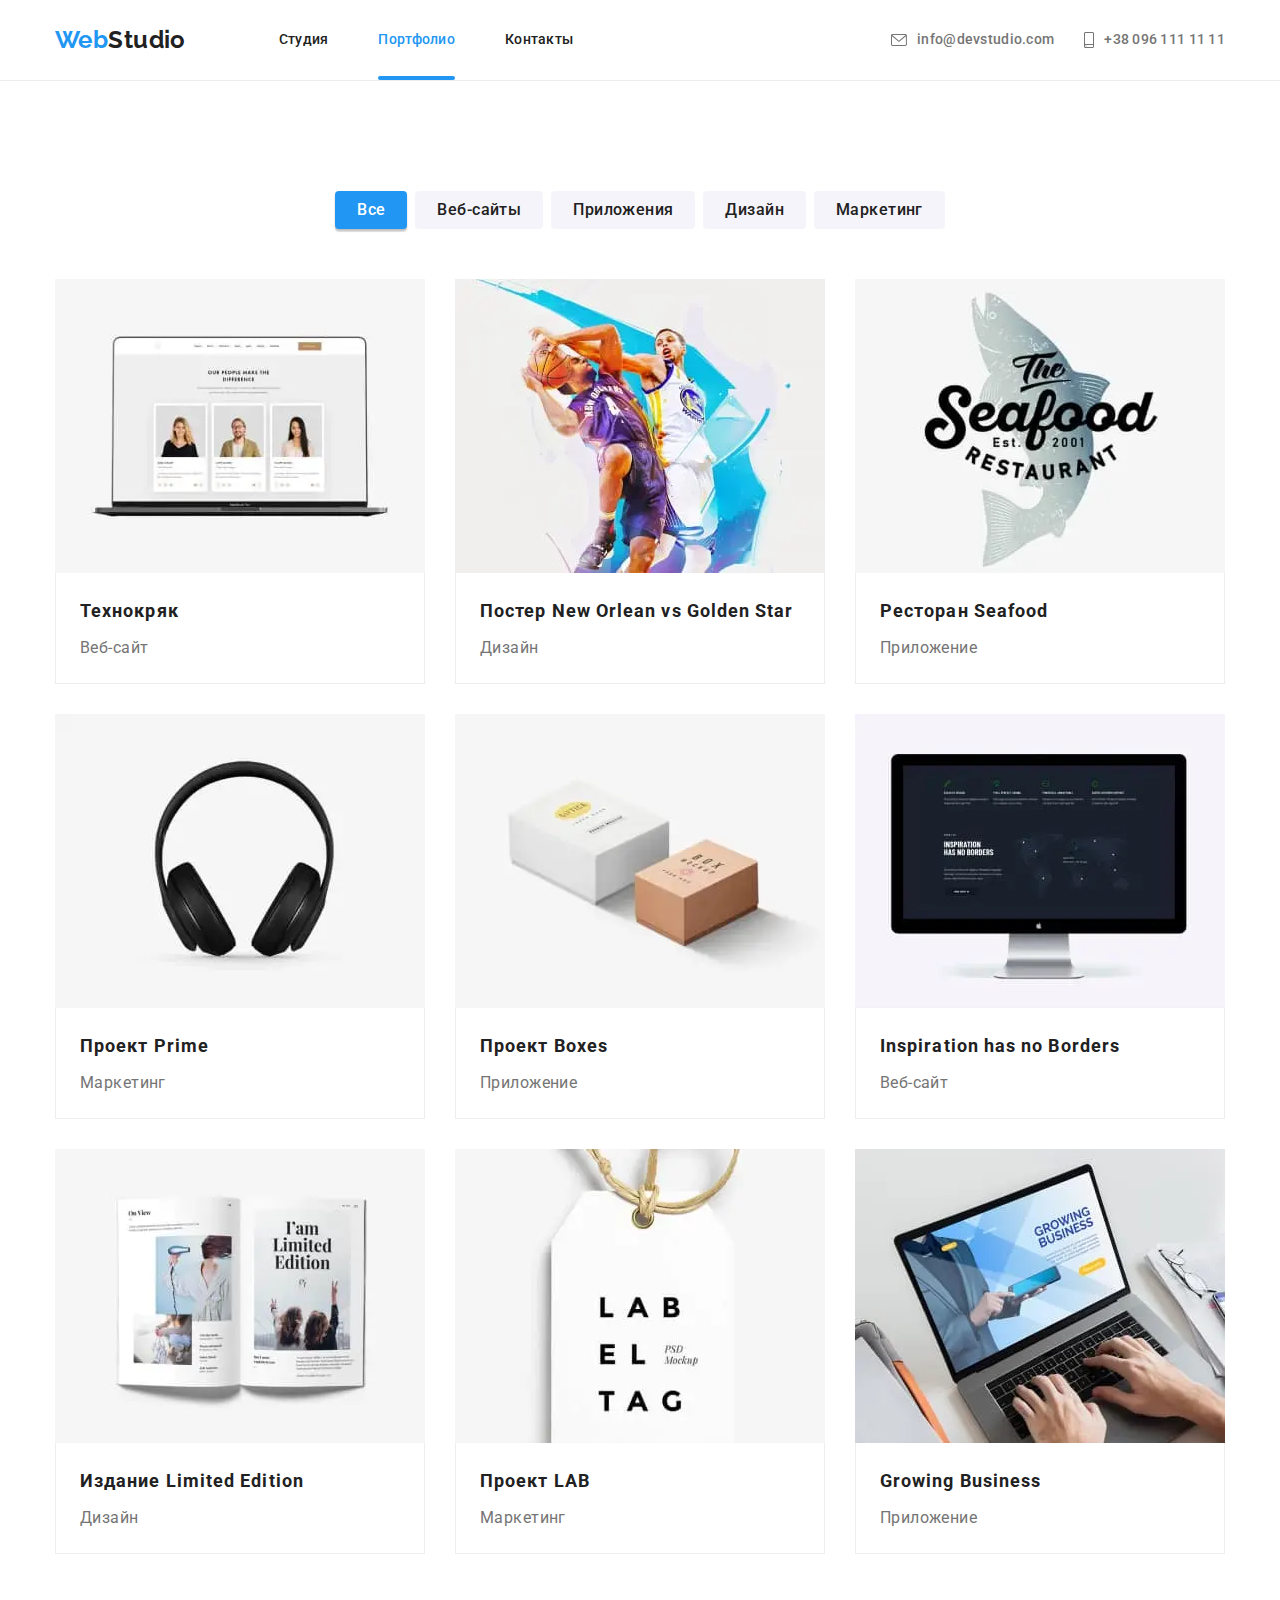
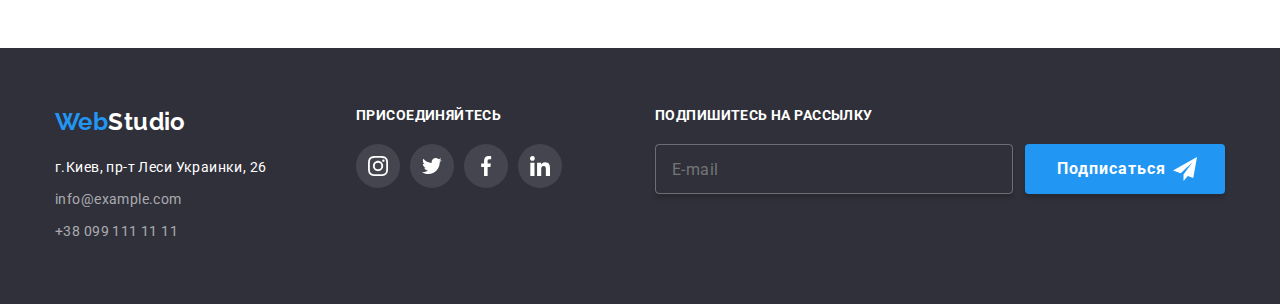
==== portfolio.html @ 0c53b7d7 "copied files from previous repository" ====
<!DOCTYPE html>
<html lang="ru">
  <head>
    <meta charset="UTF-8" />
    <meta http-equiv="X-UA-Compatible" content="IE=edge" />
    <meta name="viewport" content="width=device-width, initial-scale=1.0" />
    <title lang="en">Portfolio</title>
    <link rel="preconnect" href="https://fonts.googleapis.com" />
    <link rel="preconnect" href="https://fonts.gstatic.com" crossorigin />
    <link
      href="https://fonts.googleapis.com/css2?family=Raleway:wght@700&family=Roboto:wght@400;500;700;900&display=swap"
      rel="stylesheet"
    />
    <link rel="stylesheet" href="./css/main.min.css" />
  </head>
  <body>
    <header class="header">
      <div class="header__container container">
        <nav class="nav">
          <p lang="en">
            <a href="./index.html" class="logo">Web<span class="logo--dark-text">Studio</span></a>
          </p>
          <button type="button" class="menu-btn menu-open-btn" aria-expanded="false">
            <svg width="40px" height="40px">
              <use href="./images/icons.svg#icon-menu" class="menu-btn__icon-menu"></use>
              <!-- <use href="./images/icons.svg#icon-menu-close" class="menu-btn__icon-close"></use> -->
            </svg>
          </button>
          <ul class="site-nav">
            <li class="site-nav__item">
              <a href="./index.html" class="site-nav__link">Студия</a>
            </li>
            <li class="site-nav__item">
              <a href="./portfolio.html" class="site-nav__link site-nav__link--current"
                >Портфолио</a
              >
            </li>
            <li class="site-nav__item"><a href="" class="site-nav__link">Контакты</a></li>
          </ul>
        </nav>
        <ul class="contact-list">
          <li class="contact-list__item">
            <a href="mailto:info@devstudio.com" class="contact-list__link">
              <svg class="contact-list__icon" width="16px" height="12px">
                <use href="./images/icons.svg#icon-envelope"></use>
              </svg>
              <p class="contact-list__text">info@devstudio.com</p></a
            >
          </li>
          <li class="contact-list__item">
            <a href="tel:+380961111111" class="contact-list__link">
              <svg class="contact-list__icon" width="10" height="16px">
                <use href="./images/icons.svg#icon-smartphone"></use>
              </svg>
              <p class="contact-list__text">+38 096 111 11 11</p></a
            >
          </li>
        </ul>
        <div class="mob-menu is-hidden" data-menu>
          <button type="button" class="menu-btn-close menu-close-btn" aria-expanded="true">
            <svg width="40px" height="40px">
              <use
                href="./images/icons.svg#icon-menu-close"
                class="menu-btn-close__icon-cross"
              ></use>
            </svg>
          </button>
          <ul class="mob-menu__site-nav">
            <li class="mob-menu__item">
              <a href="./index.html" class="mob-menu__link">Студия</a>
            </li>
            <li class="mob-menu__item">
              <a href="./portfolio.html" class="mob-menu__link mob-menu__link--current"
                >Портфолио</a
              >
            </li>
            <li class="mob-menu__item">
              <a href="" class="mob-menu__link">Контакты</a>
            </li>
          </ul>
          <ul class="mob-menu__contact-list">
            <li class="mob-menu__item">
              <a href="tel:+380961111111" class="mob-menu__tel"> +38 096 111 11 11</a>
            </li>
            <li class="mob-menu__item">
              <a href="mailto:info@devstudio.com" class="mob-menu__mail"> info@devstudio.com</a>
            </li>
            <li>
              <ul class="mob-menu__soc-list">
                <li class="mob-menu__soc-item">
                  <a href="" class="mob-menu__soc-link">Instagram</a>
                </li>
                <li class="mob-menu__soc-item">
                  <a href="" class="mob-menu__soc-link">Twitter</a>
                </li>
                <li class="mob-menu__soc-item">
                  <a href="" class="mob-menu__soc-link">Facebook</a>
                </li>
                <li class="mob-menu__soc-item">
                  <a href="" class="mob-menu__soc-link">Linkedin</a>
                </li>
              </ul>
            </li>
          </ul>
        </div>
      </div>
    </header>
    <main>
      <section class="section portfolio">
        <div class="container">
          <form class="filter">
            <ul class="filter-list">
              <li class="filter-list__item">
                <label class="label">
                  <input
                    type="radio"
                    class="filter__option"
                    name="filter-option"
                    value="all"
                    checked
                  />
                  <p class="filter-list__text">Все</p></label
                >
              </li>
              <li class="filter-list__item">
                <label class="label">
                  <input
                    type="radio"
                    class="filter__option"
                    name="filter-option"
                    value="websites"
                  />
                  <p class="filter-list__text">Веб-сайты</p></label
                >
              </li>
              <li class="filter-list__item">
                <label class="label">
                  <input type="radio" class="filter__option" name="filter-option" value="apps" />
                  <p class="filter-list__text">Приложения</p></label
                >
              </li>
              <li class="filter-list__item">
                <label class="label">
                  <input type="radio" class="filter__option" name="filter-option" value="design" />
                  <p class="filter-list__text">Дизайн</p></label
                >
              </li>
              <li class="filter-list__item">
                <label class="label">
                  <input
                    type="radio"
                    class="filter__option"
                    name="filter-option"
                    value="marketing"
                  />
                  <p class="filter-list__text">Маркетинг</p></label
                >
              </li>
            </ul>
          </form>
          <ul class="examples-list">
            <li class="examples-list__item">
              <a href="" class="examples-list__link"
                ><div class="examples-list__wrapper">
                  <picture>
                    <source
                      srcset="
                        ./images/portfolio/desktop/technocrack.webp    1x,
                        ./images/portfolio/desktop/technocrack@2x.webp 2x
                      "
                      type="image/webp"
                      media="(min-width:1200px)" />
                    <source
                      srcset="
                        ./images/portfolio/desktop/technocrack.jpg    1x,
                        ./images/portfolio/desktop/technocrack@2x.jpg 2x
                      "
                      type="image/jpeg"
                      media="(min-width:1200px)" />
                    <source
                      srcset="
                        ./images/portfolio/tablet/technocrack.webp    1x,
                        ./images/portfolio/tablet/technocrack@2x.webp 2x
                      "
                      type="image/webp"
                      media="(min-width:768px)" />
                    <source
                      srcset="
                        ./images/portfolio/tablet/technocrack.jpg    1x,
                        ./images/portfolio/tablet/technocrack@2x.jpg 2x
                      "
                      type="image/jpeg"
                      media="(min-width:768px)" />
                    <source
                      srcset="
                        ./images/portfolio/mobile/technocrack.webp    1x,
                        ./images/portfolio/mobile/technocrack@2x.webp 2x
                      "
                      type="image/webp"
                      media="(max-width:767px)" />
                    <source
                      srcset="
                        ./images/portfolio/mobile/technocrack.jpg    1x,
                        ./images/portfolio/mobile/technocrack@2x.jpg 2x
                      "
                      type="image/jpeg"
                      media="(max-width:767px)" />
                    <img
                      src="./images/portfolio/desktop/technocrack.jpg"
                      alt="Макбук с открытым веб-приложением"
                      width="370"
                  /></picture>

                  <p class="examples-list__overlay-text">
                    Ресурс предлагает комплексные предложения с разным уровнем функционала и
                    сервисов. Все это позволит посетителю получить исчерпывающие сведения о компании
                    или частном лице.
                  </p>
                </div>
                <div class="examples-list__label">
                  <h3 class="examples-list__name">Технокряк</h3>
                  <p class="examples-list__category text">Веб-сайт</p>
                </div></a
              >
            </li>
            <li class="examples-list__item">
              <a href="" class="examples-list__link"
                ><div class="examples-list__wrapper">
                  <picture>
                    <source
                      srcset="
                        ./images/portfolio/desktop/new-orlean.webp    1x,
                        ./images/portfolio/desktop/new-orlean@2x.webp 2x
                      "
                      type="image/webp"
                      media="(min-width:1200px)"
                    />
                    <source
                      srcset="
                        ./images/portfolio/desktop/new-orlean.jpg    1x,
                        ./images/portfolio/desktop/new-orlean@2x.jpg 2x
                      "
                      type="image/jpeg"
                      media="(min-width:1200px)"
                    />
                    <source
                      srcset="
                        ./images/portfolio/tablet/new-orlean.webp    1x,
                        ./images/portfolio/tablet/new-orlean@2x.webp 2x
                      "
                      type="image/webp"
                      media="(min-width:768px)"
                    />
                    <source
                      srcset="
                        ./images/portfolio/tablet/new-orlean.jpg    1x,
                        ./images/portfolio/tablet/new-orlean@2x.jpg 2x
                      "
                      type="image/jpeg"
                      media="(min-width:768px)"
                    />
                    <source
                      srcset="
                        ./images/portfolio/mobile/new-orlean.webp    1x,
                        ./images/portfolio/mobile/new-orlean@2x.webp 2x
                      "
                      type="image/webp"
                      media="(max-width:767px)"
                    />
                    <source
                      srcset="
                        ./images/portfolio/mobile/new-orlean.jpg    1x,
                        ./images/portfolio/mobile/new-orlean@2x.jpg 2x
                      "
                      type="image/jpeg"
                      media="(max-width:767px)"
                    />
                    <img
                      src="./images/portfolio/desktop/new-orlean.jpg"
                      alt="Игра в баскетбол"
                      width="370"
                    />
                  </picture>
                  <p class="examples-list__overlay-text">
                    Ресурс предлагает комплексные предложения с разным уровнем функционала и
                    сервисов. Все это позволит посетителю получить исчерпывающие сведения о компании
                    или частном лице.
                  </p>
                </div>
                <div class="examples-list__label">
                  <h3 class="examples-list__name">
                    Постер <span lang="en">New Orlean vs Golden Star</span>
                  </h3>
                  <p class="examples-list__category text">Дизайн</p>
                </div></a
              >
            </li>
            <li class="examples-list__item">
              <a href="" class="examples-list__link"
                ><div class="examples-list__wrapper">
                  <picture>
                    <source
                      srcset="
                        ./images/portfolio/desktop/seafood.webp    1x,
                        ./images/portfolio/desktop/seafood@2x.webp 2x
                      "
                      type="image/webp"
                      media="(min-width:1200px)"
                    />
                    <source
                      srcset="
                        ./images/portfolio/desktop/seafood.jpg    1x,
                        ./images/portfolio/desktop/seafood@2x.jpg 2x
                      "
                      type="image/jpeg"
                      media="(min-width:1200px)"
                    />
                    <source
                      srcset="
                        ./images/portfolio/tablet/seafood.webp    1x,
                        ./images/portfolio/tablet/seafood@2x.webp 2x
                      "
                      type="image/webp"
                      media="(min-width:768px)"
                    />
                    <source
                      srcset="
                        ./images/portfolio/tablet/seafood.jpg    1x,
                        ./images/portfolio/tablet/seafood@2x.jpg 2x
                      "
                      type="image/jpeg"
                      media="(min-width:768px)"
                    />
                    <source
                      srcset="
                        ./images/portfolio/mobile/seafood.webp    1x,
                        ./images/portfolio/mobile/seafood@2x.webp 2x
                      "
                      type="image/webp"
                      media="(max-width:767px)"
                    />
                    <source
                      srcset="
                        ./images/portfolio/mobile/seafood.jpg    1x,
                        ./images/portfolio/mobile/seafood@2x.jpg 2x
                      "
                      type="image/jpeg"
                      media="(max-width:767px)"
                    />
                    <img
                      src="./images/portfolio/desktop/seafood.jpg"
                      alt="Лого ресторана с морепродуктами"
                      width="370"
                    />
                  </picture>
                  <p class="examples-list__overlay-text">
                    Ресурс предлагает комплексные предложения с разным уровнем функционала и
                    сервисов. Все это позволит посетителю получить исчерпывающие сведения о компании
                    или частном лице.
                  </p>
                </div>
                <div class="examples-list__label">
                  <h3 class="examples-list__name">Ресторан <span lang="en">Seafood</span></h3>
                  <p class="examples-list__category text">Приложение</p>
                </div></a
              >
            </li>
            <li class="examples-list__item">
              <a href="" class="examples-list__link"
                ><div class="examples-list__wrapper">
                  <picture>
                    <source
                      srcset="
                        ./images/portfolio/desktop/prime.webp    1x,
                        ./images/portfolio/desktop/prime@2x.webp 2x
                      "
                      type="image/webp"
                      media="(min-width:1200px)"
                    />
                    <source
                      srcset="
                        ./images/portfolio/desktop/prime.jpg    1x,
                        ./images/portfolio/desktop/prime@2x.jpg 2x
                      "
                      type="image/jpeg"
                      media="(min-width:1200px)"
                    />
                    <source
                      srcset="
                        ./images/portfolio/tablet/prime.webp    1x,
                        ./images/portfolio/tablet/prime@2x.webp 2x
                      "
                      type="image/webp"
                      media="(min-width:768px)"
                    />
                    <source
                      srcset="
                        ./images/portfolio/tablet/prime.jpg    1x,
                        ./images/portfolio/tablet/prime@2x.jpg 2x
                      "
                      type="image/jpeg"
                      media="(min-width:768px)"
                    />
                    <source
                      srcset="
                        ./images/portfolio/mobile/prime.webp    1x,
                        ./images/portfolio/mobile/prime@2x.webp 2x
                      "
                      type="image/webp"
                      media="(max-width:767px)"
                    />
                    <source
                      srcset="
                        ./images/portfolio/mobile/prime.jpg    1x,
                        ./images/portfolio/mobile/prime@2x.jpg 2x
                      "
                      type="image/jpeg"
                      media="(max-width:767px)"
                    />
                    <img src="./images/portfolio/desktop/prime.jpg" alt="Наушники" width="370" />
                  </picture>
                  <p class="examples-list__overlay-text">
                    Ресурс предлагает комплексные предложения с разным уровнем функционала и
                    сервисов. Все это позволит посетителю получить исчерпывающие сведения о компании
                    или частном лице.
                  </p>
                </div>
                <div class="examples-list__label">
                  <h3 class="examples-list__name">Проект <span lang="en">Prime</span></h3>
                  <p class="examples-list__category text">Маркетинг</p>
                </div></a
              >
            </li>
            <li class="examples-list__item">
              <a href="" class="examples-list__link"
                ><div class="examples-list__wrapper">
                  <picture>
                    <source
                      srcset="
                        ./images/portfolio/desktop/boxes.webp    1x,
                        ./images/portfolio/desktop/boxes@2x.webp 2x
                      "
                      type="image/webp"
                      media="(min-width:1200px)"
                    />
                    <source
                      srcset="
                        ./images/portfolio/desktop/boxes.jpg    1x,
                        ./images/portfolio/desktop/boxes@2x.jpg 2x
                      "
                      type="image/jpeg"
                      media="(min-width:1200px)"
                    />
                    <source
                      srcset="
                        ./images/portfolio/tablet/boxes.webp    1x,
                        ./images/portfolio/tablet/boxes@2x.webp 2x
                      "
                      type="image/webp"
                      media="(min-width:768px)"
                    />
                    <source
                      srcset="
                        ./images/portfolio/tablet/boxes.jpg    1x,
                        ./images/portfolio/tablet/boxes@2x.jpg 2x
                      "
                      type="image/jpeg"
                      media="(min-width:768px)"
                    />
                    <source
                      srcset="
                        ./images/portfolio/mobile/boxes.webp    1x,
                        ./images/portfolio/mobile/boxes@2x.webp 2x
                      "
                      type="image/webp"
                      media="(max-width:767px)"
                    />
                    <source
                      srcset="
                        ./images/portfolio/mobile/boxes.jpg    1x,
                        ./images/portfolio/mobile/boxes@2x.jpg 2x
                      "
                      type="image/jpeg"
                      media="(max-width:767px)"
                    />
                    <img
                      src="./images/portfolio/desktop/boxes.jpg"
                      alt="Картонные коробки"
                      width="370"
                    />
                  </picture>
                  <p class="examples-list__overlay-text">
                    Ресурс предлагает комплексные предложения с разным уровнем функционала и
                    сервисов. Все это позволит посетителю получить исчерпывающие сведения о компании
                    или частном лице.
                  </p>
                </div>
                <div class="examples-list__label">
                  <h3 class="examples-list__name">Проект <span lang="en">Boxes</span></h3>
                  <p class="examples-list__category text">Приложение</p>
                </div></a
              >
            </li>
            <li class="examples-list__item">
              <a href="" class="examples-list__link"
                ><div class="examples-list__wrapper">
                  <picture>
                    <source
                      srcset="
                        ./images/portfolio/desktop/no-borders.webp    1x,
                        ./images/portfolio/desktop/no-borders@2x.webp 2x
                      "
                      type="image/webp"
                      media="(min-width:1200px)"
                    />
                    <source
                      srcset="
                        ./images/portfolio/desktop/no-borders.jpg    1x,
                        ./images/portfolio/desktop/no-borders@2x.jpg 2x
                      "
                      type="image/jpeg"
                      media="(min-width:1200px)"
                    />
                    <source
                      srcset="
                        ./images/portfolio/tablet/no-borders.webp    1x,
                        ./images/portfolio/tablet/no-borders@2x.webp 2x
                      "
                      type="image/webp"
                      media="(min-width:768px)"
                    />
                    <source
                      srcset="
                        ./images/portfolio/tablet/no-borders.jpg    1x,
                        ./images/portfolio/tablet/no-borders@2x.jpg 2x
                      "
                      type="image/jpeg"
                      media="(min-width:768px)"
                    />
                    <source
                      srcset="
                        ./images/portfolio/mobile/no-borders.webp    1x,
                        ./images/portfolio/mobile/no-borders@2x.webp 2x
                      "
                      type="image/webp"
                      media="(max-width:767px)"
                    />
                    <source
                      srcset="
                        ./images/portfolio/mobile/no-borders.jpg    1x,
                        ./images/portfolio/mobile/no-borders@2x.jpg 2x
                      "
                      type="image/jpeg"
                      media="(max-width:767px)"
                    />
                    <img
                      src="./images/portfolio/desktop/no-borders.jpg"
                      alt="ПК с открытым веб-сайтом"
                      width="370"
                    />
                  </picture>
                  <p class="examples-list__overlay-text">
                    Ресурс предлагает комплексные предложения с разным уровнем функционала и
                    сервисов. Все это позволит посетителю получить исчерпывающие сведения о компании
                    или частном лице.
                  </p>
                </div>
                <div class="examples-list__label">
                  <h3 class="examples-list__name">
                    <span lang="en">Inspiration has no Borders</span>
                  </h3>
                  <p class="examples-list__category text">Веб-сайт</p>
                </div></a
              >
            </li>
            <li class="examples-list__item">
              <a href="" class="examples-list__link"
                ><div class="examples-list__wrapper">
                  <picture>
                    <source
                      srcset="
                        ./images/portfolio/desktop/limited-edition.webp    1x,
                        ./images/portfolio/desktop/limited-edition@2x.webp 2x
                      "
                      type="image/webp"
                      media="(min-width:1200px)"
                    />
                    <source
                      srcset="
                        ./images/portfolio/desktop/limited-edition.jpg    1x,
                        ./images/portfolio/desktop/limited-edition@2x.jpg 2x
                      "
                      type="image/jpeg"
                      media="(min-width:1200px)"
                    />
                    <source
                      srcset="
                        ./images/portfolio/tablet/limited-edition.webp    1x,
                        ./images/portfolio/tablet/limited-edition@2x.webp 2x
                      "
                      type="image/webp"
                      media="(min-width:768px)"
                    />
                    <source
                      srcset="
                        ./images/portfolio/tablet/limited-edition.jpg    1x,
                        ./images/portfolio/tablet/limited-edition@2x.jpg 2x
                      "
                      type="image/jpeg"
                      media="(min-width:768px)"
                    />
                    <source
                      srcset="
                        ./images/portfolio/mobile/limited-edition.webp    1x,
                        ./images/portfolio/mobile/limited-edition@2x.webp 2x
                      "
                      type="image/webp"
                      media="(max-width:767px)"
                    />
                    <source
                      srcset="
                        ./images/portfolio/mobile/limited-edition.jpg    1x,
                        ./images/portfolio/mobile/limited-edition@2x.jpg 2x
                      "
                      type="image/jpeg"
                      media="(max-width:767px)"
                    />
                    <img
                      src="./images/portfolio/desktop/limited-edition.jpg"
                      alt="Открытая книга"
                      width="370"
                    />
                  </picture>
                  <p class="examples-list__overlay-text">
                    Ресурс предлагает комплексные предложения с разным уровнем функционала и
                    сервисов. Все это позволит посетителю получить исчерпывающие сведения о компании
                    или частном лице.
                  </p>
                </div>
                <div class="examples-list__label">
                  <h3 class="examples-list__name">
                    Издание <span lang="en">Limited Edition</span>
                  </h3>
                  <p class="examples-list__category text">Дизайн</p>
                </div></a
              >
            </li>
            <li class="examples-list__item">
              <a href="" class="examples-list__link"
                ><div class="examples-list__wrapper">
                  <picture>
                    <source
                      srcset="
                        ./images/portfolio/desktop/lab.webp    1x,
                        ./images/portfolio/desktop/lab@2x.webp 2x
                      "
                      type="image/webp"
                      media="(min-width:1200px)"
                    />
                    <source
                      srcset="
                        ./images/portfolio/desktop/lab.jpg    1x,
                        ./images/portfolio/desktop/lab@2x.jpg 2x
                      "
                      type="image/jpeg"
                      media="(min-width:1200px)"
                    />
                    <source
                      srcset="
                        ./images/portfolio/tablet/lab.webp    1x,
                        ./images/portfolio/tablet/lab@2x.webp 2x
                      "
                      type="image/webp"
                      media="(min-width:768px)"
                    />
                    <source
                      srcset="
                        ./images/portfolio/tablet/lab.jpg    1x,
                        ./images/portfolio/tablet/lab@2x.jpg 2x
                      "
                      type="image/jpeg"
                      media="(min-width:768px)"
                    />
                    <source
                      srcset="
                        ./images/portfolio/mobile/lab.webp    1x,
                        ./images/portfolio/mobile/lab@2x.webp 2x
                      "
                      type="image/webp"
                      media="(max-width:767px)"
                    />
                    <source
                      srcset="
                        ./images/portfolio/mobile/lab.jpg    1x,
                        ./images/portfolio/mobile/lab@2x.jpg 2x
                      "
                      type="image/jpeg"
                      media="(max-width:767px)"
                    />
                    <img src="./images/portfolio/desktop/lab.jpg" alt="Бирка лейбла" width="370" />
                  </picture>
                  <p class="examples-list__overlay-text">
                    Ресурс предлагает комплексные предложения с разным уровнем функционала и
                    сервисов. Все это позволит посетителю получить исчерпывающие сведения о компании
                    или частном лице.
                  </p>
                </div>
                <div class="examples-list__label">
                  <h3 class="examples-list__name">Проект <span lang="en">LAB</span></h3>
                  <p class="examples-list__category text">Маркетинг</p>
                </div></a
              >
            </li>
            <li class="examples-list__item">
              <a href="" class="examples-list__link"
                ><div class="examples-list__wrapper">
                  <picture>
                    <source
                      srcset="
                        ./images/portfolio/desktop/growing-business.webp    1x,
                        ./images/portfolio/desktop/growing-business@2x.webp 2x
                      "
                      type="image/webp"
                      media="(min-width:1200px)"
                    />
                    <source
                      srcset="
                        ./images/portfolio/desktop/growing-business.jpg    1x,
                        ./images/portfolio/desktop/growing-business@2x.jpg 2x
                      "
                      type="image/jpeg"
                      media="(min-width:1200px)"
                    />
                    <source
                      srcset="
                        ./images/portfolio/tablet/growing-business.webp    1x,
                        ./images/portfolio/tablet/growing-business@2x.webp 2x
                      "
                      type="image/webp"
                      media="(min-width:768px)"
                    />
                    <source
                      srcset="
                        ./images/portfolio/tablet/growing-business.jpg    1x,
                        ./images/portfolio/tablet/growing-business@2x.jpg 2x
                      "
                      type="image/jpeg"
                      media="(min-width:768px)"
                    />
                    <source
                      srcset="
                        ./images/portfolio/mobile/growing-business.webp    1x,
                        ./images/portfolio/mobile/growing-business@2x.webp 2x
                      "
                      type="image/webp"
                      media="(max-width:767px)"
                    />
                    <source
                      srcset="
                        ./images/portfolio/mobile/growing-business.jpg    1x,
                        ./images/portfolio/mobile/growing-business@2x.jpg 2x
                      "
                      type="image/jpeg"
                      media="(max-width:767px)"
                    />
                    <img
                      src="./images/portfolio/desktop/growing-business.jpg"
                      alt="Человек работает за ноутбуком"
                      width="370"
                    />
                  </picture>
                  <p class="examples-list__overlay-text">
                    Ресурс предлагает комплексные предложения с разным уровнем функционала и
                    сервисов. Все это позволит посетителю получить исчерпывающие сведения о компании
                    или частном лице.
                  </p>
                </div>
                <div class="examples-list__label">
                  <h3 class="examples-list__name"><span lang="en">Growing Business</span></h3>
                  <p class="examples-list__category text">Приложение</p>
                </div></a
              >
            </li>
          </ul>
        </div>
      </section>
    </main>
    <footer class="page-footer">
      <h2 class="footer__heading visually-hidden">Адрес и социальные сети</h2>
      <div class="page-footer__container container">
        <div class="address-data">
          <p lang="en" class="text">
            <a href="./" class="logo">Web<span class="logo--light-text">Studio</span></a>
          </p>
          <address class="address">
            <p class="address__text">г.Киев, пр-т Леси Украинки, 26</p>
            <p class="address__text">
              <a href="mailto:info@example.com" class="address__link">info@example.com</a>
            </p>
            <p class="address__text">
              <a href="tel:+380991111111" class="address__link">+38 099 111 11 11</a>
            </p>
          </address>
        </div>
        <div class="soc-container footer__soc">
          <h3 class="soc__heading">Присоединяйтесь</h3>
          <ul class="soc-list">
            <li class="soc-list__item">
              <a href="" class="soc-list__link footer__soc-link">
                <svg class="soc-list__icon" width="20px" height="20px">
                  <use href="./images/icons.svg#icon-instagram"></use>
                </svg>
              </a>
            </li>
            <li class="soc-list__item">
              <a href="" class="soc-list__link footer__soc-link">
                <svg class="soc-list__icon" width="20px" height="20px">
                  <use href="./images/icons.svg#icon-twitter"></use>
                </svg>
              </a>
            </li>
            <li class="soc-list__item">
              <a href="" class="soc-list__link footer__soc-link">
                <svg class="soc-list__icon" width="20px" height="20px">
                  <use href="./images/icons.svg#icon-facebook"></use>
                </svg>
              </a>
            </li>
            <li class="soc-list__item">
              <a href="" class="soc-list__link footer__soc-link">
                <svg class="soc-list__icon" width="20px" height="20px">
                  <use href="./images/icons.svg#icon-linkedin"></use>
                </svg>
              </a>
            </li>
          </ul>
        </div>
        <div class="newsletter">
          <h3 class="newsletter__heading">Подпишитесь на рассылку</h3>
          <form class="newsletter__form">
            <div class="newsletter__wrapper">
              <label class="newsletter__label">
                <input
                  type="email"
                  name="news-user-email"
                  placeholder="E-mail"
                  class="newsletter__user-email"
                />
              </label>
              <button type="submit" class="newsletter__btn newsletter-btn btn">
                Подписаться
                <svg class="newsletter__icon newsletter-btn__icon" width="24px" height="24px">
                  <use href="./images/icons.svg#icon-send"></use>
                </svg>
              </button>
            </div>
          </form>
        </div>
      </div>
    </footer>
    <script src="./js/menu.js"></script>
  </body>
</html>
---- css/main.min.css ----
/*! modern-normalize v1.1.0 | MIT License | https://github.com/sindresorhus/modern-normalize */*,::after,::before{box-sizing:border-box}html{-moz-tab-size:4;tab-size:4}html{line-height:1.15;-webkit-text-size-adjust:100%}body{margin:0}body{font-family:system-ui, -apple-system, 'Segoe UI', Roboto, Helvetica, Arial, sans-serif, 'Apple Color Emoji', 'Segoe UI Emoji'}hr{height:0;color:inherit}abbr[title]{text-decoration:underline dotted}b,strong{font-weight:bolder}code,kbd,pre,samp{font-family:ui-monospace, SFMono-Regular, Consolas, 'Liberation Mono', Menlo, monospace;font-size:1em}small{font-size:80%}sub,sup{font-size:75%;line-height:0;position:relative;vertical-align:baseline}sub{bottom:-0.25em}sup{top:-0.5em}table{text-indent:0;border-color:inherit}button,input,optgroup,select,textarea{font-family:inherit;font-size:100%;line-height:1.15;margin:0}button,select{text-transform:none}[type='button'],[type='reset'],[type='submit'],button{-webkit-appearance:button}::-moz-focus-inner{border-style:none;padding:0}:-moz-focusring{outline:1px dotted ButtonText}:-moz-ui-invalid{box-shadow:none}legend{padding:0}progress{vertical-align:baseline}::-webkit-inner-spin-button,::-webkit-outer-spin-button{height:auto}[type='search']{-webkit-appearance:textfield;outline-offset:-2px}::-webkit-search-decoration{-webkit-appearance:none}::-webkit-file-upload-button{-webkit-appearance:button;font:inherit}summary{display:list-item}ul{list-style-type:none;margin:0;padding:0}h1,h2,h3,h4,h5,h6,p{margin:0}img{display:block;width:100%;height:auto}a{text-decoration:none;color:inherit}body{background-color:#fff;color:#757575;font-family:'Roboto', serif;font-size:14px;letter-spacing:0.03em}.section{padding-top:60px;padding-bottom:60px}@media screen and (min-width: 1200px){.section{padding-top:94px;padding-bottom:94px}}.container{margin:0 auto;padding:0 15px}@media screen and (min-width: 480px){.container{width:480px}}@media screen and (min-width: 768px){.container{width:768px}}@media screen and (min-width: 1200px){.container{width:1200px}}.section__heading{margin-bottom:30px;font-size:28px;font-weight:700;line-height:1.18;letter-spacing:inherit;text-align:center;color:#212121}@media screen and (min-width: 1200px){.section__heading{margin-bottom:50px;font-size:36px;font-weight:700;line-height:1.17;letter-spacing:inherit}}.no-scroll{overflow:hidden}.visually-hidden{position:absolute;width:1px;height:1px;margin:-1px;border:0;padding:0;white-space:nowrap;clip-path:inset(100%);clip:rect(0 0 0 0);overflow:hidden}.logo{font-family:'Raleway', sans-serif;font-size:24px;font-weight:700;line-height:1.17;letter-spacing:inherit;color:#2196f3;text-decoration:none}.logo--dark-text{color:#212121}.logo--light-text{color:#fff}.btn{display:block;min-width:200px;height:50px;padding:10px 32px;margin:0 auto;border:none;box-shadow:0px 4px 4px rgba(0,0,0,0.15);border-radius:4px;font-family:inherit;font-size:16px;font-weight:700;line-height:1.88;letter-spacing:.06em;color:#fff;cursor:pointer;background-color:#2196f3;color:#fff;transition:background-color 250ms cubic-bezier(0.4, 0, 0.2, 1),250ms cubic-bezier(0.4, 0, 0.2, 1),250ms cubic-bezier(0.4, 0, 0.2, 1)}.btn:hover,.btn:focus{background-color:#188ce8}.newsletter-btn{margin:0 auto;position:relative;text-align:left}.newsletter-btn__icon{position:absolute;top:13px;right:28px}@media screen and (min-width: 1200px){.newsletter-btn{margin-left:auto;margin-right:0}}.menu-btn{display:inline-flex;position:absolute;right:0;top:10px;padding:0;background-color:transparent;border:none}@media screen and (min-width: 768px){.menu-btn{display:none}}.menu-btn__icon-menu{fill:#212121;transition:fill 250ms cubic-bezier(0.4, 0, 0.2, 1),250ms cubic-bezier(0.4, 0, 0.2, 1),250ms cubic-bezier(0.4, 0, 0.2, 1)}.menu-btn:hover .menu-btn__icon-menu,.menu-btn:focus .menu-btn__icon-menu{fill:#2196f3}.menu-btn-close{display:inline-flex;position:absolute;right:15px;top:10px;padding:0;background-color:transparent;border:none}@media screen and (min-width: 768px){.menu-btn-close{display:none}}.menu-btn-close__icon-cross{fill:#212121;transition:fill 250ms cubic-bezier(0.4, 0, 0.2, 1),250ms cubic-bezier(0.4, 0, 0.2, 1),250ms cubic-bezier(0.4, 0, 0.2, 1)}.menu-btn-close:hover .menu-btn-close__icon-cross,.menu-btn-close:focus .menu-btn-close__icon-cross{fill:#2196f3}.close-btn{position:absolute;width:30px;height:30px;top:8px;right:8px;border:1px solid rgba(0,0,0,0.1);border-radius:50%;background-color:transparent;cursor:pointer}.close-btn__icon{position:absolute;top:50%;left:50%;transform:translate(-50%, -50%);transition:fill 250ms cubic-bezier(0.4, 0, 0.2, 1),250ms cubic-bezier(0.4, 0, 0.2, 1),250ms cubic-bezier(0.4, 0, 0.2, 1)}.close-btn:hover .close-btn__icon,.close-btn:focus .close-btn__icon{fill:#2196f3}.soc-list{display:flex;justify-content:center}.soc-list__item:not(:last-child){margin-right:10px}.soc-list__link{display:flex;width:44px;height:44px;border-radius:50%;align-items:center;justify-content:center;fill:#afb1b8;transition:background-color 250ms cubic-bezier(0.4, 0, 0.2, 1),fill 250ms cubic-bezier(0.4, 0, 0.2, 1),250ms cubic-bezier(0.4, 0, 0.2, 1)}.soc-list__link:hover,.soc-list__link:focus{background-color:#2196f3;fill:#fff}.footer__soc-link{background-color:rgba(255,255,255,0.1);fill:#fff}.mob-menu{display:flex;flex-direction:column;justify-content:space-between;position:fixed;left:0;top:0;width:100%;height:100%;z-index:10;overflow:scroll;padding:48px 0 48px 40px;background-color:#fff;transition:transform 250ms cubic-bezier(0.4, 0, 0.2, 1),opacity 250ms cubic-bezier(0.4, 0, 0.2, 1),250ms cubic-bezier(0.4, 0, 0.2, 1)}.mob-menu.is-hidden{opacity:0;visibility:hidden;transform:translateX(100%)}@media screen and (min-width: 768px){.mob-menu{display:none}}.mob-menu__item:not(:last-of-type){margin-bottom:32px}.mob-menu__link{font-size:40px;font-weight:500;line-height:1.18;letter-spacing:.02em;letter-spacing:0.02em;color:#212121}.mob-menu__link--current{color:#2196f3}@media screen and (max-width: 479px){.mob-menu__link{font-size:8.333vw;font-weight:500;line-height:1.18;letter-spacing:.02em}}.mob-menu__tel{font-size:34px;font-weight:500;line-height:1.18;letter-spacing:.02em;color:#2196f3}@media screen and (max-width: 479px){.mob-menu__tel{font-size:7.083vw;font-weight:500;line-height:1.18;letter-spacing:.02em}}.mob-menu__mail{font-size:24px;font-weight:500;line-height:1.17;letter-spacing:.02em;color:#757575}@media screen and (max-width: 479px){.mob-menu__mail{font-size:7.083vw;font-weight:500;line-height:1.18;letter-spacing:.02em}}.mob-menu__soc-list{margin-top:64px;display:flex;flex-wrap:wrap}.mob-menu__soc-item{font-size:18px;font-weight:500;line-height:1.22;letter-spacing:.02em;display:flex;align-items:center;color:#2196f3}@media screen and (max-width: 479px){.mob-menu__soc-item{font-size:3.75vw;font-weight:500;line-height:1.22;letter-spacing:.02em}}.mob-menu__soc-item:not(:last-of-type):after{content:'';display:inline-block;margin-left:10px;margin-right:10px;background-color:rgba(33,33,33,0.2);width:1px;height:22px}@media screen and (max-width: 479px){.mob-menu__soc-item:not(:last-of-type):after{margin-left:2vw;margin-right:2vw}}.backdrop{position:fixed;top:0;width:100vw;height:100vh;background-color:rgba(0,0,0,0.2);transition:opacity 250ms cubic-bezier(0.4, 0, 0.2, 1),250ms cubic-bezier(0.4, 0, 0.2, 1),250ms cubic-bezier(0.4, 0, 0.2, 1)}.is-hidden{opacity:0;pointer-events:none;visibility:hidden}.modal{position:fixed;top:50%;left:50%;transform:translate(-50%, -50%) scale(1);width:100%;padding:40px;background-color:#fff;box-shadow:0px 1px 3px rgba(0,0,0,0.12),0px 1px 1px rgba(0,0,0,0.14),0px 2px 1px rgba(0,0,0,0.2);border-radius:4px;transition:transform 250ms cubic-bezier(0.4, 0, 0.2, 1),250ms cubic-bezier(0.4, 0, 0.2, 1),250ms cubic-bezier(0.4, 0, 0.2, 1)}.backdrop.is-hidden .modal{transform:translate(-50%, -50%) scale(0.5)}@media screen and (min-width: 480px){.modal{width:450px}}@media screen and (min-width: 1200px){.modal{width:528px}}.modal__heading{margin-bottom:12px;font-size:20px;font-weight:700;line-height:1.5;letter-spacing:inherit;text-align:center;color:#212121}@media screen and (min-width: 1200px){.modal__heading{font-size:20px;font-weight:700;line-height:1.15;letter-spacing:inherit}}.contact-form__form-field{margin-bottom:10px;position:relative}.contact-form__form-field:last-of-type{margin-bottom:30px}.contact-form__text-field{width:100%;height:40px;padding-left:42px;border:1px solid rgba(33,33,33,0.2);border-radius:4px;transition:border 250ms cubic-bezier(0.4, 0, 0.2, 1),250ms cubic-bezier(0.4, 0, 0.2, 1),250ms cubic-bezier(0.4, 0, 0.2, 1)}.contact-form__text-field:focus{border:1px solid #2196f3;outline:none}.contact-form__label{display:block;margin-bottom:4px;font-size:12px;font-weight:inherit;line-height:1.17;letter-spacing:.01em;color:#757575}.contact-form__icon{position:absolute;top:29px;left:12px;transition:fill var(--transition-time) var(--transition-timing-function)}.contact-form__text-field:focus+.contact-form__icon{fill:#188ce8}.contact-form__form-area{margin-bottom:20px}.contact-form__comment{width:100%;height:120px;resize:none;padding:12px 16px;border:1px solid rgba(33,33,33,0.2);border-radius:4px;transition:border 250ms cubic-bezier(0.4, 0, 0.2, 1),250ms cubic-bezier(0.4, 0, 0.2, 1),250ms cubic-bezier(0.4, 0, 0.2, 1)}.contact-form__comment:focus{border:1px solid #2196f3;outline:none}.agreement-link{text-decoration:underline;color:#2196f3}.contact-form__checkbox{position:absolute;left:0;top:50%;transform:translateY(-50%)}.contact-form__icon-checkbox{position:absolute;left:0;top:50%;transform:translateY(-50%);opacity:1;transition:fill 250ms cubic-bezier(0.4, 0, 0.2, 1),250ms cubic-bezier(0.4, 0, 0.2, 1),250ms cubic-bezier(0.4, 0, 0.2, 1)}.contact-form__checkbox:focus ~ .contact-form__icon-checkbox{fill:#2196f3}.contact-form__chekcbox:checked+.contact-form__icon-checkbox{opacity:0}.contact-form__icon-checked{position:absolute;left:0;top:50%;transform:translateY(-50%);opacity:0;fill:#2196f3}.contact-form__checkbox:checked ~ .contact-form__icon-checked{opacity:1}.contact-form__label-agreement{display:block;margin-left:24px;font-size:12px;font-weight:inherit;line-height:1.17;letter-spacing:inherit}@media screen and (min-width: 1200px){.contact-form__label-agreement{font-size:14px;font-weight:400;line-height:1.71;letter-spacing:inherit}}.filter{margin-bottom:40px}@media screen and (min-width: 768px){.filter{margin-bottom:30px}}@media screen and (min-width: 1200px){.filter{margin-bottom:50px}}.filter-list{display:flex;flex-wrap:wrap}.filter-list__item:not(:last-of-type){margin-right:8px}@media screen and (min-width: 768px){.filter-list{justify-content:center}}.filter-list__text{padding:6px 22px;width:100%;cursor:pointer;font-size:16px;font-weight:500;line-height:1.62;letter-spacing:inherit;color:#212121;background-color:#f5f4fa;border-radius:4px;transition:color 250ms cubic-bezier(0.4, 0, 0.2, 1),background-color 250ms cubic-bezier(0.4, 0, 0.2, 1),box-shadow 250ms cubic-bezier(0.4, 0, 0.2, 1)}.filter__option:focus+.filter-list__text,.filter__option:hover+.filter-list__text,.filter__option:checked+.filter-list__text{color:#fff;background-color:#2196f3;box-shadow:0px 3px 1px rgba(0,0,0,0.1),0px 1px 2px rgba(0,0,0,0.08),0px 2px 2px rgba(0,0,0,0.12)}.filter__option{-webkit-appearance:none;-moz-appearance:none;appearance:none}.header{border-bottom:1px solid #ececec;background-color:#fff}.header__container{position:relative;display:flex;justify-content:space-between;min-height:60px}.nav{align-items:center;display:flex}.site-nav{display:flex;padding:0;margin-left:88px}.site-nav__item:not(:last-child){margin-right:50px}@media screen and (max-width: 767px){.site-nav{display:none}}@media screen and (min-width: 1200px){.site-nav{margin-left:93px}}.site-nav__link{display:inline-block;padding-top:32px;padding-bottom:32px;font-size:inherit;font-weight:500;line-height:1.14;letter-spacing:.02em;color:#212121;transition:color 250ms cubic-bezier(0.4, 0, 0.2, 1),250ms cubic-bezier(0.4, 0, 0.2, 1),250ms cubic-bezier(0.4, 0, 0.2, 1)}.site-nav__link--current{position:relative;color:#2196f3}.site-nav__link:hover,.site-nav__link:focus{color:#2196f3}.site-nav__link--current::after{content:'';position:absolute;bottom:0;left:0;width:100%;height:4px;border-radius:2px;background-color:#2196f3}.contact-list{margin-left:auto;padding:0;display:flex;flex-direction:column;justify-content:center}@media screen and (max-width: 767px){.contact-list{display:none}}.contact-list__text{margin-left:10px}.contact-list__icon{fill:currentColor}@media screen and (min-width: 1200px){.contact-list{flex-direction:row;align-items:center}.contact-list__item:first-of-type{margin-right:30px}}.contact-list__link{display:flex;align-items:center;padding-top:5px;padding-bottom:5px;font-size:12px;font-weight:500;line-height:1.17;letter-spacing:.02em;color:#757575;transition:color 250ms cubic-bezier(0.4, 0, 0.2, 1),250ms cubic-bezier(0.4, 0, 0.2, 1),250ms cubic-bezier(0.4, 0, 0.2, 1)}.contact-list__link:hover,.contact-list__link:focus{color:#2196f3}@media screen and (min-width: 1200px){.contact-list__link{font-size:14px;font-weight:500;line-height:1.42;letter-spacing:.02em;padding-top:30px;padding-bottom:30px}}.hero{padding-top:118px;padding-bottom:118px;background-image:linear-gradient(rgba(47,48,58,0.4), rgba(47,48,58,0.4)),url("../images/hero/hero-bg-mobile.jpg");background-repeat:no-repeat;background-position:center;background-size:cover;background-color:#c4c4c4}@media screen and (min-device-pixel-ratio: 2), (min-resolution: 192dpi), (min-resolution: 2dppx){.hero{background-image:linear-gradient(rgba(47,48,58,0.4), rgba(47,48,58,0.4)),url("../images/hero/hero-bg-mobile@2x.jpg")}}@media screen and (min-width: 768px){.hero{background-image:linear-gradient(rgba(47,48,58,0.4), rgba(47,48,58,0.4)),url(../images/hero/hero-bg-tablet.jpg)}}@media screen and (min-width: 768px) and (min-device-pixel-ratio: 2), screen and (min-width: 768px) and (min-resolution: 192dpi), screen and (min-width: 768px) and (min-resolution: 2dppx){.hero{background-image:linear-gradient(rgba(47,48,58,0.4), rgba(47,48,58,0.4)),url(../images/hero/hero-bg-tablet@2x.jpg)}}@media screen and (min-width: 1200px){.hero{padding-top:200px;padding-bottom:200px;background-image:linear-gradient(rgba(47,48,58,0.4), rgba(47,48,58,0.4)),url(../images/hero/hero-bg-desktop.jpg)}}@media screen and (min-width: 1200px) and (min-device-pixel-ratio: 2), screen and (min-width: 1200px) and (min-resolution: 192dpi), screen and (min-width: 1200px) and (min-resolution: 2dppx){.hero{background-image:linear-gradient(rgba(47,48,58,0.4), rgba(47,48,58,0.4)),url(../images/hero/hero-bg-desktop@2x.jpg)}}.page-heading{margin:0 auto 30px auto;font-size:26px;font-weight:900;line-height:1.62;letter-spacing:.06em;text-align:center;text-transform:uppercase;color:#fff}@media screen and (min-width: 1200px){.page-heading{font-size:44px;font-weight:900;line-height:1.36;letter-spacing:inherit}}.qualities-list__text{font-size:inherit;font-weight:inherit;line-height:1.71;letter-spacing:inherit}.qualities-list__heading{margin-bottom:10px;font-size:inherit;font-weight:700;line-height:1.14;letter-spacing:inherit;text-align:center;text-transform:uppercase;color:#212121}.qualities-list__icon-container{padding-top:25px;padding-bottom:25px;text-align:center;margin-bottom:30px;border-radius:4px;background-color:#f5f4fa}@media screen and (min-width: 768px){.qualities-list{display:flex;flex-wrap:wrap;margin:-15px}.qualities-list__item{flex-basis:calc((100% - 60px) / 2);margin:15px}.qualities-list__heading{text-align:left}}@media screen and (min-width: 1200px){.qualities-list{flex-wrap:nowrap}.qualities-list__item{flex-basis:calc((100% - 120px) / 4)}}.activities{padding-top:0;display:none}@media screen and (min-width: 1200px){.activities{display:block}}.activities-list{display:flex;flex-wrap:wrap;margin:-15px}.activities-list__item{margin:15px}.activities-list__wrapper{position:relative}.activities-list__text{position:absolute;bottom:0;width:100%;padding-top:27px;padding-bottom:27px;font-size:inherit;font-weight:700;line-height:1.14;letter-spacing:inherit;text-align:center;text-transform:uppercase;color:#fff;background-color:rgba(47,48,58,0.8)}.team{background-color:#f5f4fa}.team-member{width:100%;background-color:#fff;box-shadow:0px 1px 3px rgba(0,0,0,0.12),0px 1px 1px rgba(0,0,0,0.14),0px 2px 1px rgba(0,0,0,0.2);border-radius:0px 0px 4px 4px;margin-bottom:30px}@media screen and (min-width: 768px){.team-member{flex-basis:calc((100% - 60px) / 2);margin:15px}}@media screen and (min-width: 1200px){.team-member{flex-basis:calc((100% - 120px) / 4)}}.team-member__name{margin-bottom:10px;font-size:16px;font-weight:500;line-height:1.19;letter-spacing:inherit;text-align:center;color:#212121}.team-member__position{font-size:16px;font-weight:inherit;line-height:1.19;letter-spacing:inherit;text-align:center;margin-bottom:16px}.team-member__wrapper{padding-top:30px;padding-bottom:24px}@media screen and (min-width: 768px){.team-list{display:flex;flex-wrap:wrap;margin:-15px}}@media screen and (min-width: 1200px){.team-list{flex-wrap:nowrap}}.clients-list{display:flex;flex-wrap:wrap;margin:-15px}@media screen and (min-width: 1200px){.clients-list{flex-wrap:nowrap}}.clients-list__item{flex-basis:calc((100% - 60px) / 2);margin:15px}@media screen and (min-width: 768px){.clients-list__item{flex-basis:calc((100% - 90px) / 3)}}@media screen and (min-width: 1200px){.clients-list__item{flex-basis:calc((100% - 180px) / 6)}}.clients-list__link{display:flex;align-items:center;justify-content:center;width:100%;height:92px;border:1px solid #afb1b8;border-radius:4px;fill:#afb1b8;transition:border-color 250ms cubic-bezier(0.4, 0, 0.2, 1),fill 250ms cubic-bezier(0.4, 0, 0.2, 1),250ms cubic-bezier(0.4, 0, 0.2, 1)}.clients-list__link:hover,.clients-list__link:focus{border-color:#2196f3;fill:#2196f3;outline:none}.page-footer{background-color:#2f303a}.page-footer__container{padding-top:60px;padding-bottom:60px}@media screen and (min-width: 768px){.page-footer__container{display:flex;flex-wrap:wrap}}@media screen and (min-width: 1200px){.page-footer__container{flex-wrap:nowrap}}.address-data{width:100%;text-align:center}@media screen and (min-width: 768px){.address-data{width:232px;margin-left:61px}}@media screen and (min-width: 1200px){.address-data{margin-left:0;width:231px;margin-right:70px;text-align:left}}.address{margin-top:20px;margin-bottom:60px}@media screen and (min-width: 768px){.address{margin-bottom:0}}.address__text{font-size:inherit;font-weight:inherit;line-height:1.71;letter-spacing:inherit;font-style:normal;color:#fff}.address__text:not(:last-of-type){margin-bottom:8px}.address__link{color:rgba(255,255,255,0.6);transition:color 250ms cubic-bezier(0.4, 0, 0.2, 1),250ms cubic-bezier(0.4, 0, 0.2, 1),250ms cubic-bezier(0.4, 0, 0.2, 1)}.address__link:hover,.address__link:focus{color:#2196f3}.soc-container{margin:0 auto;text-align:center}@media screen and (min-width: 768px){.soc-container{flex-basis:232px;margin-right:74px}}@media screen and (min-width: 1200px){.soc-container{flex-basis:206px;margin-right:93px;text-align:left}}.soc__heading,.newsletter__heading{margin-bottom:20px;font-size:inherit;font-weight:700;line-height:1.14;letter-spacing:inherit;text-transform:uppercase;color:#fff}.newsletter{margin-top:60px;text-align:center}@media screen and (min-width: 768px){.newsletter{flex-basis:100%}}@media screen and (min-width: 1200px){.newsletter{flex-basis:570px;margin-top:0;text-align:left}}.newsletter__user-email{margin-bottom:20px;width:100%;height:50px;padding-left:16px;padding-top:15px;padding-bottom:15px;font-size:16px;font-weight:inherit;line-height:1.25;letter-spacing:inherit;border:1px solid rgba(255,255,255,0.3);box-shadow:0px 4px 4px rgba(0,0,0,0.15);border-radius:4px;background-color:transparent;color:rgba(255,255,255,0.6);transition:border 250ms cubic-bezier(0.4, 0, 0.2, 1),250ms cubic-bezier(0.4, 0, 0.2, 1),250ms cubic-bezier(0.4, 0, 0.2, 1)}.newsletter__user-email:focus{border:1px solid #2196f3;outline:none}@media screen and (min-width: 768px){.newsletter__user-email{max-width:450px}}@media screen and (min-width: 1200px){.newsletter__user-email{width:358px}}@media screen and (min-width: 1200px){.newsletter__wrapper{display:flex}}.portfolio{background-color:#fff}.examples-list__item{transition:box-shadow 250ms cubic-bezier(0.4, 0, 0.2, 1),250ms cubic-bezier(0.4, 0, 0.2, 1),250ms cubic-bezier(0.4, 0, 0.2, 1)}.examples-list__item:hover{box-shadow:0px 1px 1px rgba(0,0,0,0.12),0px 4px 4px rgba(0,0,0,0.06),1px 4px 6px rgba(0,0,0,0.16)}@media screen and (max-width: 767px){.examples-list__item:not(:last-child){margin-bottom:30px}}.examples-list__link{display:flex;flex-direction:column;height:100%}@media screen and (min-width: 768px){.examples-list{display:flex;flex-wrap:wrap;margin:-15px}.examples-list__item{flex-basis:calc((100% - 60px) / 2);margin:15px}}@media screen and (min-width: 1200px){.examples-list__item{flex-basis:calc((100% - 90px) / 3)}}.examples-list__wrapper{position:relative;width:100%;overflow:hidden}.examples-list__label{width:100%;padding:20px 24px;border-bottom:1px solid #eeeeee;border-left:1px solid #eeeeee;border-right:1px solid #eeeeee;flex-grow:1}.examples-list__name{margin-bottom:4px;font-weight:700;font-size:18px;line-height:2;letter-spacing:0.06em;color:#212121}.examples-list__category{font-size:16px;line-height:1.88}.examples-list__overlay-text{position:absolute;top:0;left:0;width:100%;height:100%;padding:63px 24px;transform:translateY(100%);transition:transform 250ms cubic-bezier(0.4, 0, 0.2, 1),250ms cubic-bezier(0.4, 0, 0.2, 1),250ms cubic-bezier(0.4, 0, 0.2, 1);font-size:18px;font-weight:inherit;line-height:1.55;letter-spacing:inherit;color:#fff;background-color:rgba(33,150,243,0.9)}@media screen and (max-width: 479px){.examples-list__overlay-text{font-size:3.75vw;font-weight:inherit;line-height:1.55;letter-spacing:inherit;padding:13.125vw 5vw}}.examples-list__link:hover .examples-list__overlay-text,.examples-list__link:focus .examples-list__overlay-text{transform:translateY(0)}
/*# sourceMappingURL=main.min.css.map */
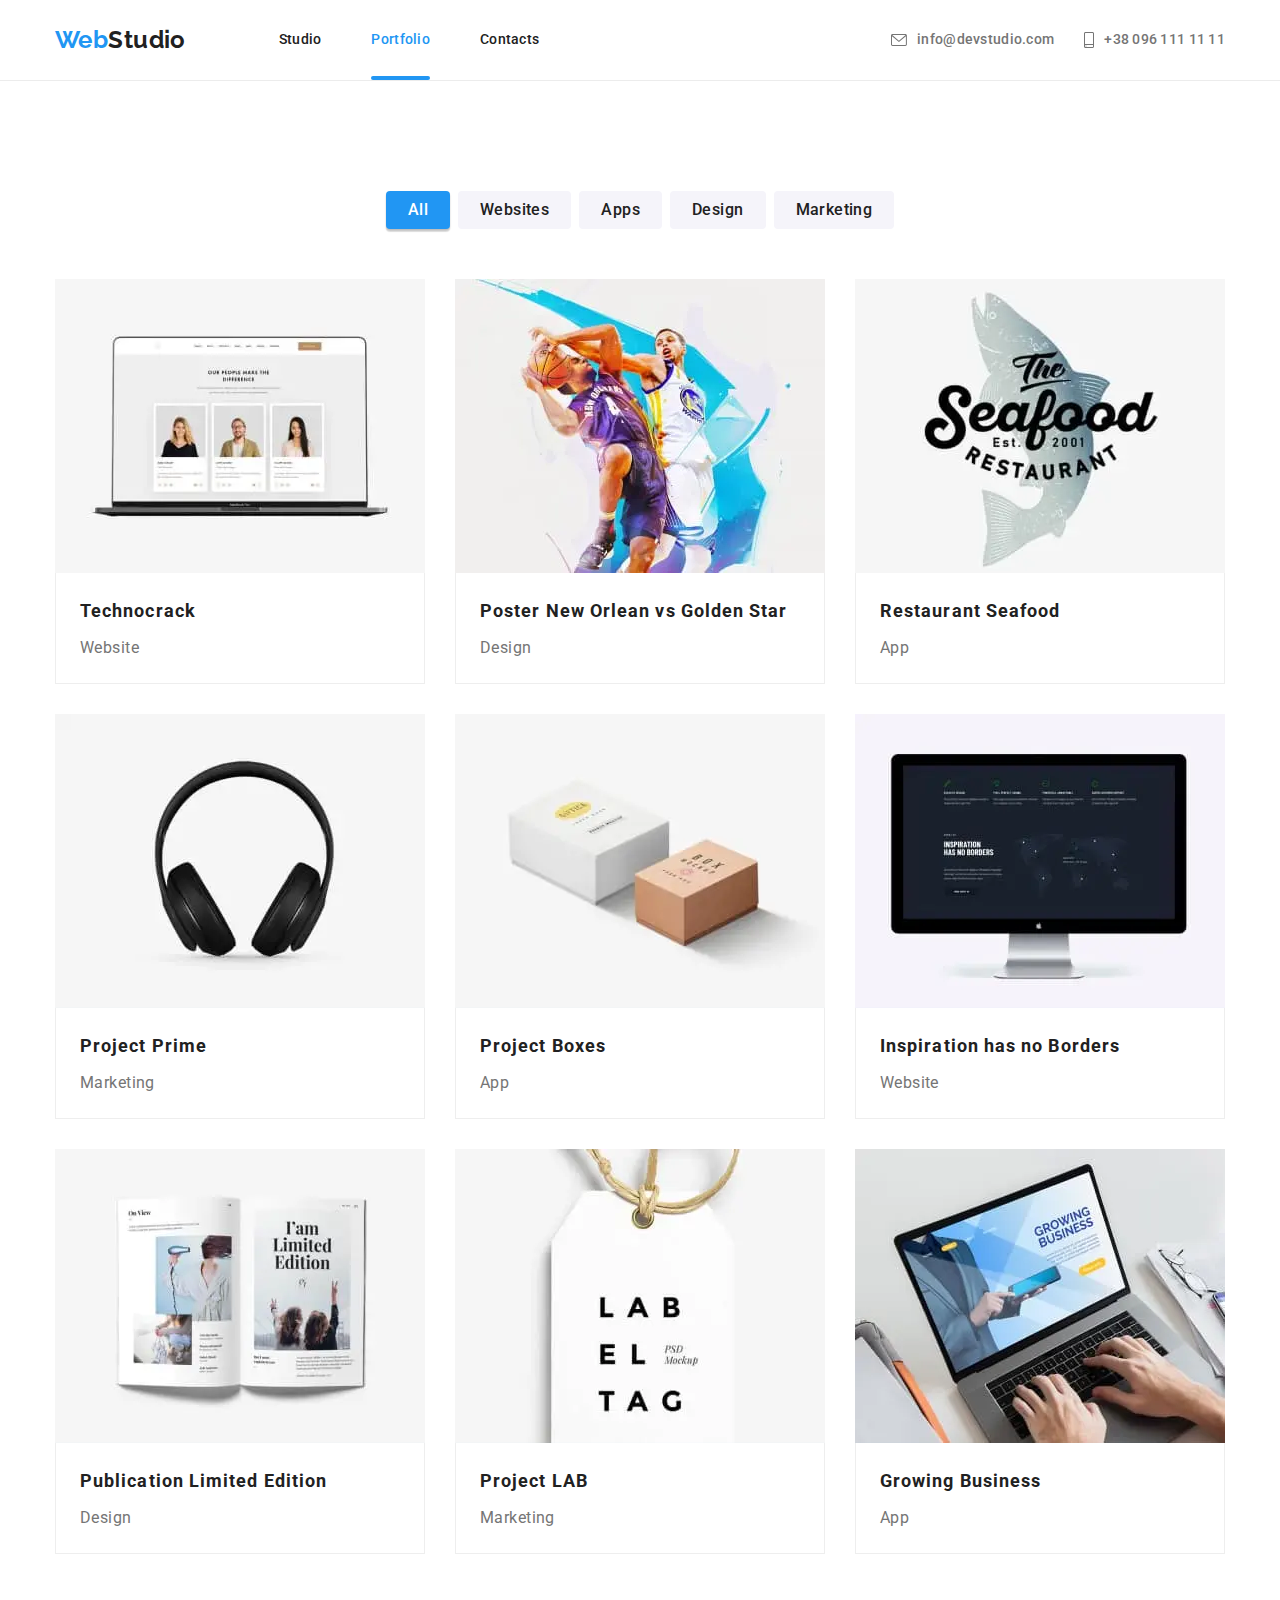
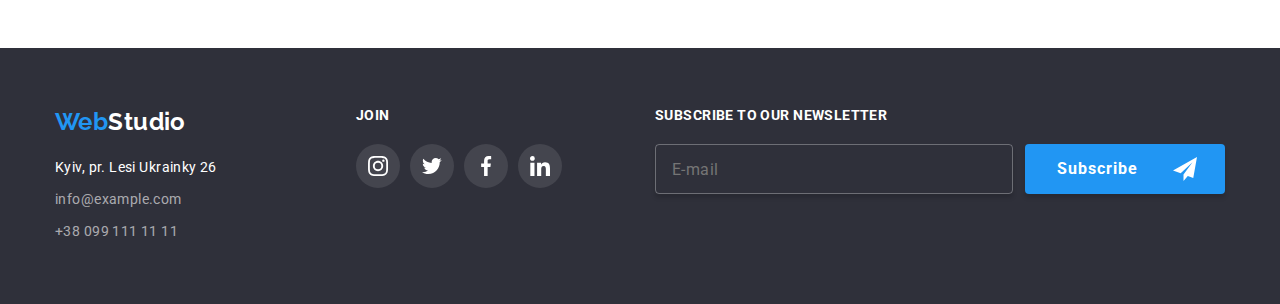
==== commit f2d1b1a9: "translated website, fixed scrolling to contacts in mobile menu" ====
--- a/portfolio.html
+++ b/portfolio.html
@@ -1,10 +1,10 @@
 <!DOCTYPE html>
-<html lang="ru">
+<html lang="en">
   <head>
     <meta charset="UTF-8" />
     <meta http-equiv="X-UA-Compatible" content="IE=edge" />
     <meta name="viewport" content="width=device-width, initial-scale=1.0" />
-    <title lang="en">Portfolio</title>
+    <title>Portfolio</title>
     <link rel="preconnect" href="https://fonts.googleapis.com" />
     <link rel="preconnect" href="https://fonts.gstatic.com" crossorigin />
     <link
@@ -17,9 +17,8 @@
     <header class="header">
       <div class="header__container container">
         <nav class="nav">
-          <p lang="en">
-            <a href="./index.html" class="logo">Web<span class="logo--dark-text">Studio</span></a>
-          </p>
+          <a href="./index.html" class="logo">Web<span class="logo--dark-text">Studio</span></a>
+
           <button type="button" class="menu-btn menu-open-btn" aria-expanded="false">
             <svg width="40px" height="40px">
               <use href="./images/icons.svg#icon-menu" class="menu-btn__icon-menu"></use>
@@ -28,14 +27,16 @@
           </button>
           <ul class="site-nav">
             <li class="site-nav__item">
-              <a href="./index.html" class="site-nav__link">Студия</a>
+              <a href="./index.html" class="site-nav__link">Studio</a>
             </li>
             <li class="site-nav__item">
               <a href="./portfolio.html" class="site-nav__link site-nav__link--current"
-                >Портфолио</a
-              >
-            </li>
-            <li class="site-nav__item"><a href="" class="site-nav__link">Контакты</a></li>
+                >Portfolio</a
+              >
+            </li>
+            <li class="site-nav__item">
+              <a href="" class="site-nav__link to-contact-link">Contacts</a>
+            </li>
           </ul>
         </nav>
         <ul class="contact-list">
@@ -67,15 +68,15 @@
           </button>
           <ul class="mob-menu__site-nav">
             <li class="mob-menu__item">
-              <a href="./index.html" class="mob-menu__link">Студия</a>
+              <a href="./index.html" class="mob-menu__link">Studio</a>
             </li>
             <li class="mob-menu__item">
               <a href="./portfolio.html" class="mob-menu__link mob-menu__link--current"
-                >Портфолио</a
+                >Portfolio</a
               >
             </li>
             <li class="mob-menu__item">
-              <a href="" class="mob-menu__link">Контакты</a>
+              <a href="" class="mob-menu__link to-contact-link">Contacts</a>
             </li>
           </ul>
           <ul class="mob-menu__contact-list">
@@ -119,7 +120,7 @@
                     value="all"
                     checked
                   />
-                  <p class="filter-list__text">Все</p></label
+                  <p class="filter-list__text">All</p></label
                 >
               </li>
               <li class="filter-list__item">
@@ -130,19 +131,19 @@
                     name="filter-option"
                     value="websites"
                   />
-                  <p class="filter-list__text">Веб-сайты</p></label
+                  <p class="filter-list__text">Websites</p></label
                 >
               </li>
               <li class="filter-list__item">
                 <label class="label">
                   <input type="radio" class="filter__option" name="filter-option" value="apps" />
-                  <p class="filter-list__text">Приложения</p></label
+                  <p class="filter-list__text">Apps</p></label
                 >
               </li>
               <li class="filter-list__item">
                 <label class="label">
                   <input type="radio" class="filter__option" name="filter-option" value="design" />
-                  <p class="filter-list__text">Дизайн</p></label
+                  <p class="filter-list__text">Design</p></label
                 >
               </li>
               <li class="filter-list__item">
@@ -153,13 +154,13 @@
                     name="filter-option"
                     value="marketing"
                   />
-                  <p class="filter-list__text">Маркетинг</p></label
+                  <p class="filter-list__text">Marketing</p></label
                 >
               </li>
             </ul>
           </form>
           <ul class="examples-list">
-            <li class="examples-list__item">
+            <li class="examples-list__item websites">
               <a href="" class="examples-list__link"
                 ><div class="examples-list__wrapper">
                   <picture>
@@ -212,18 +213,18 @@
                   /></picture>
 
                   <p class="examples-list__overlay-text">
-                    Ресурс предлагает комплексные предложения с разным уровнем функционала и
-                    сервисов. Все это позволит посетителю получить исчерпывающие сведения о компании
-                    или частном лице.
+                    "This resource offers comprehensive packages with varying levels of
+                    functionality and services. This will allow the visitor to obtain comprehensive
+                    information about the company or individual.
                   </p>
                 </div>
                 <div class="examples-list__label">
-                  <h3 class="examples-list__name">Технокряк</h3>
-                  <p class="examples-list__category text">Веб-сайт</p>
+                  <h3 class="examples-list__name">Technocrack</h3>
+                  <p class="examples-list__category text">Website</p>
                 </div></a
               >
             </li>
-            <li class="examples-list__item">
+            <li class="examples-list__item design">
               <a href="" class="examples-list__link"
                 ><div class="examples-list__wrapper">
                   <picture>
@@ -282,20 +283,18 @@
                     />
                   </picture>
                   <p class="examples-list__overlay-text">
-                    Ресурс предлагает комплексные предложения с разным уровнем функционала и
-                    сервисов. Все это позволит посетителю получить исчерпывающие сведения о компании
-                    или частном лице.
+                    This resource offers comprehensive packages with varying levels of functionality
+                    and services. This will allow the visitor to obtain comprehensive information
+                    about the company or individual.
                   </p>
                 </div>
                 <div class="examples-list__label">
-                  <h3 class="examples-list__name">
-                    Постер <span lang="en">New Orlean vs Golden Star</span>
-                  </h3>
-                  <p class="examples-list__category text">Дизайн</p>
+                  <h3 class="examples-list__name">Poster New Orlean vs Golden Star</h3>
+                  <p class="examples-list__category text">Design</p>
                 </div></a
               >
             </li>
-            <li class="examples-list__item">
+            <li class="examples-list__item apps">
               <a href="" class="examples-list__link"
                 ><div class="examples-list__wrapper">
                   <picture>
@@ -354,18 +353,18 @@
                     />
                   </picture>
                   <p class="examples-list__overlay-text">
-                    Ресурс предлагает комплексные предложения с разным уровнем функционала и
-                    сервисов. Все это позволит посетителю получить исчерпывающие сведения о компании
-                    или частном лице.
+                    This resource offers comprehensive packages with varying levels of functionality
+                    and services. This will allow the visitor to obtain comprehensive information
+                    about the company or individual.
                   </p>
                 </div>
                 <div class="examples-list__label">
-                  <h3 class="examples-list__name">Ресторан <span lang="en">Seafood</span></h3>
-                  <p class="examples-list__category text">Приложение</p>
+                  <h3 class="examples-list__name">Restaurant Seafood</h3>
+                  <p class="examples-list__category text">App</p>
                 </div></a
               >
             </li>
-            <li class="examples-list__item">
+            <li class="examples-list__item marketing">
               <a href="" class="examples-list__link"
                 ><div class="examples-list__wrapper">
                   <picture>
@@ -420,18 +419,18 @@
                     <img src="./images/portfolio/desktop/prime.jpg" alt="Наушники" width="370" />
                   </picture>
                   <p class="examples-list__overlay-text">
-                    Ресурс предлагает комплексные предложения с разным уровнем функционала и
-                    сервисов. Все это позволит посетителю получить исчерпывающие сведения о компании
-                    или частном лице.
+                    This resource offers comprehensive packages with varying levels of functionality
+                    and services. This will allow the visitor to obtain comprehensive information
+                    about the company or individual.
                   </p>
                 </div>
                 <div class="examples-list__label">
-                  <h3 class="examples-list__name">Проект <span lang="en">Prime</span></h3>
-                  <p class="examples-list__category text">Маркетинг</p>
+                  <h3 class="examples-list__name">Project Prime</h3>
+                  <p class="examples-list__category text">Marketing</p>
                 </div></a
               >
             </li>
-            <li class="examples-list__item">
+            <li class="examples-list__item apps">
               <a href="" class="examples-list__link"
                 ><div class="examples-list__wrapper">
                   <picture>
@@ -490,18 +489,18 @@
                     />
                   </picture>
                   <p class="examples-list__overlay-text">
-                    Ресурс предлагает комплексные предложения с разным уровнем функционала и
-                    сервисов. Все это позволит посетителю получить исчерпывающие сведения о компании
-                    или частном лице.
+                    This resource offers comprehensive packages with varying levels of functionality
+                    and services. This will allow the visitor to obtain comprehensive information
+                    about the company or individual.
                   </p>
                 </div>
                 <div class="examples-list__label">
-                  <h3 class="examples-list__name">Проект <span lang="en">Boxes</span></h3>
-                  <p class="examples-list__category text">Приложение</p>
+                  <h3 class="examples-list__name">Project Boxes</h3>
+                  <p class="examples-list__category text">App</p>
                 </div></a
               >
             </li>
-            <li class="examples-list__item">
+            <li class="examples-list__item websites">
               <a href="" class="examples-list__link"
                 ><div class="examples-list__wrapper">
                   <picture>
@@ -560,20 +559,18 @@
                     />
                   </picture>
                   <p class="examples-list__overlay-text">
-                    Ресурс предлагает комплексные предложения с разным уровнем функционала и
-                    сервисов. Все это позволит посетителю получить исчерпывающие сведения о компании
-                    или частном лице.
+                    This resource offers comprehensive packages with varying levels of functionality
+                    and services. This will allow the visitor to obtain comprehensive information
+                    about the company or individual.
                   </p>
                 </div>
                 <div class="examples-list__label">
-                  <h3 class="examples-list__name">
-                    <span lang="en">Inspiration has no Borders</span>
-                  </h3>
-                  <p class="examples-list__category text">Веб-сайт</p>
+                  <h3 class="examples-list__name">Inspiration has no Borders</h3>
+                  <p class="examples-list__category text">Website</p>
                 </div></a
               >
             </li>
-            <li class="examples-list__item">
+            <li class="examples-list__item design">
               <a href="" class="examples-list__link"
                 ><div class="examples-list__wrapper">
                   <picture>
@@ -632,20 +629,18 @@
                     />
                   </picture>
                   <p class="examples-list__overlay-text">
-                    Ресурс предлагает комплексные предложения с разным уровнем функционала и
-                    сервисов. Все это позволит посетителю получить исчерпывающие сведения о компании
-                    или частном лице.
+                    This resource offers comprehensive packages with varying levels of functionality
+                    and services. This will allow the visitor to obtain comprehensive information
+                    about the company or individual.
                   </p>
                 </div>
                 <div class="examples-list__label">
-                  <h3 class="examples-list__name">
-                    Издание <span lang="en">Limited Edition</span>
-                  </h3>
-                  <p class="examples-list__category text">Дизайн</p>
+                  <h3 class="examples-list__name">Publication Limited Edition</h3>
+                  <p class="examples-list__category text">Design</p>
                 </div></a
               >
             </li>
-            <li class="examples-list__item">
+            <li class="examples-list__item marketing">
               <a href="" class="examples-list__link"
                 ><div class="examples-list__wrapper">
                   <picture>
@@ -700,18 +695,18 @@
                     <img src="./images/portfolio/desktop/lab.jpg" alt="Бирка лейбла" width="370" />
                   </picture>
                   <p class="examples-list__overlay-text">
-                    Ресурс предлагает комплексные предложения с разным уровнем функционала и
-                    сервисов. Все это позволит посетителю получить исчерпывающие сведения о компании
-                    или частном лице.
+                    This resource offers comprehensive packages with varying levels of functionality
+                    and services. This will allow the visitor to obtain comprehensive information
+                    about the company or individual.
                   </p>
                 </div>
                 <div class="examples-list__label">
-                  <h3 class="examples-list__name">Проект <span lang="en">LAB</span></h3>
-                  <p class="examples-list__category text">Маркетинг</p>
+                  <h3 class="examples-list__name">Project LAB</h3>
+                  <p class="examples-list__category text">Marketing</p>
                 </div></a
               >
             </li>
-            <li class="examples-list__item">
+            <li class="examples-list__item apps">
               <a href="" class="examples-list__link"
                 ><div class="examples-list__wrapper">
                   <picture>
@@ -770,14 +765,14 @@
                     />
                   </picture>
                   <p class="examples-list__overlay-text">
-                    Ресурс предлагает комплексные предложения с разным уровнем функционала и
-                    сервисов. Все это позволит посетителю получить исчерпывающие сведения о компании
-                    или частном лице.
+                    This resource offers comprehensive packages with varying levels of functionality
+                    and services. This will allow the visitor to obtain comprehensive information
+                    about the company or individual.
                   </p>
                 </div>
                 <div class="examples-list__label">
-                  <h3 class="examples-list__name"><span lang="en">Growing Business</span></h3>
-                  <p class="examples-list__category text">Приложение</p>
+                  <h3 class="examples-list__name">Growing Business</h3>
+                  <p class="examples-list__category text">App</p>
                 </div></a
               >
             </li>
@@ -785,15 +780,14 @@
         </div>
       </section>
     </main>
-    <footer class="page-footer">
-      <h2 class="footer__heading visually-hidden">Адрес и социальные сети</h2>
+    <footer id="page-footer" class="page-footer">
+      <h2 class="footer__heading visually-hidden">Address and social medias</h2>
       <div class="page-footer__container container">
         <div class="address-data">
-          <p lang="en" class="text">
-            <a href="./" class="logo">Web<span class="logo--light-text">Studio</span></a>
-          </p>
+          <a href="./" class="logo">Web<span class="logo--light-text">Studio</span></a>
+
           <address class="address">
-            <p class="address__text">г.Киев, пр-т Леси Украинки, 26</p>
+            <p class="address__text">Kyiv, pr. Lesi Ukrainky 26</p>
             <p class="address__text">
               <a href="mailto:info@example.com" class="address__link">info@example.com</a>
             </p>
@@ -803,7 +797,7 @@
           </address>
         </div>
         <div class="soc-container footer__soc">
-          <h3 class="soc__heading">Присоединяйтесь</h3>
+          <h3 class="soc__heading">Join</h3>
           <ul class="soc-list">
             <li class="soc-list__item">
               <a href="" class="soc-list__link footer__soc-link">
@@ -836,7 +830,7 @@
           </ul>
         </div>
         <div class="newsletter">
-          <h3 class="newsletter__heading">Подпишитесь на рассылку</h3>
+          <h3 class="newsletter__heading">Subscribe to our newsletter</h3>
           <form class="newsletter__form">
             <div class="newsletter__wrapper">
               <label class="newsletter__label">
@@ -848,7 +842,7 @@
                 />
               </label>
               <button type="submit" class="newsletter__btn newsletter-btn btn">
-                Подписаться
+                Subscribe
                 <svg class="newsletter__icon newsletter-btn__icon" width="24px" height="24px">
                   <use href="./images/icons.svg#icon-send"></use>
                 </svg>
@@ -859,5 +853,7 @@
       </div>
     </footer>
     <script src="./js/menu.js"></script>
+    <script src="./js/scrollToContacts.js"></script>
+    <script src="./js/filterPortfolio.js"></script>
   </body>
 </html>
